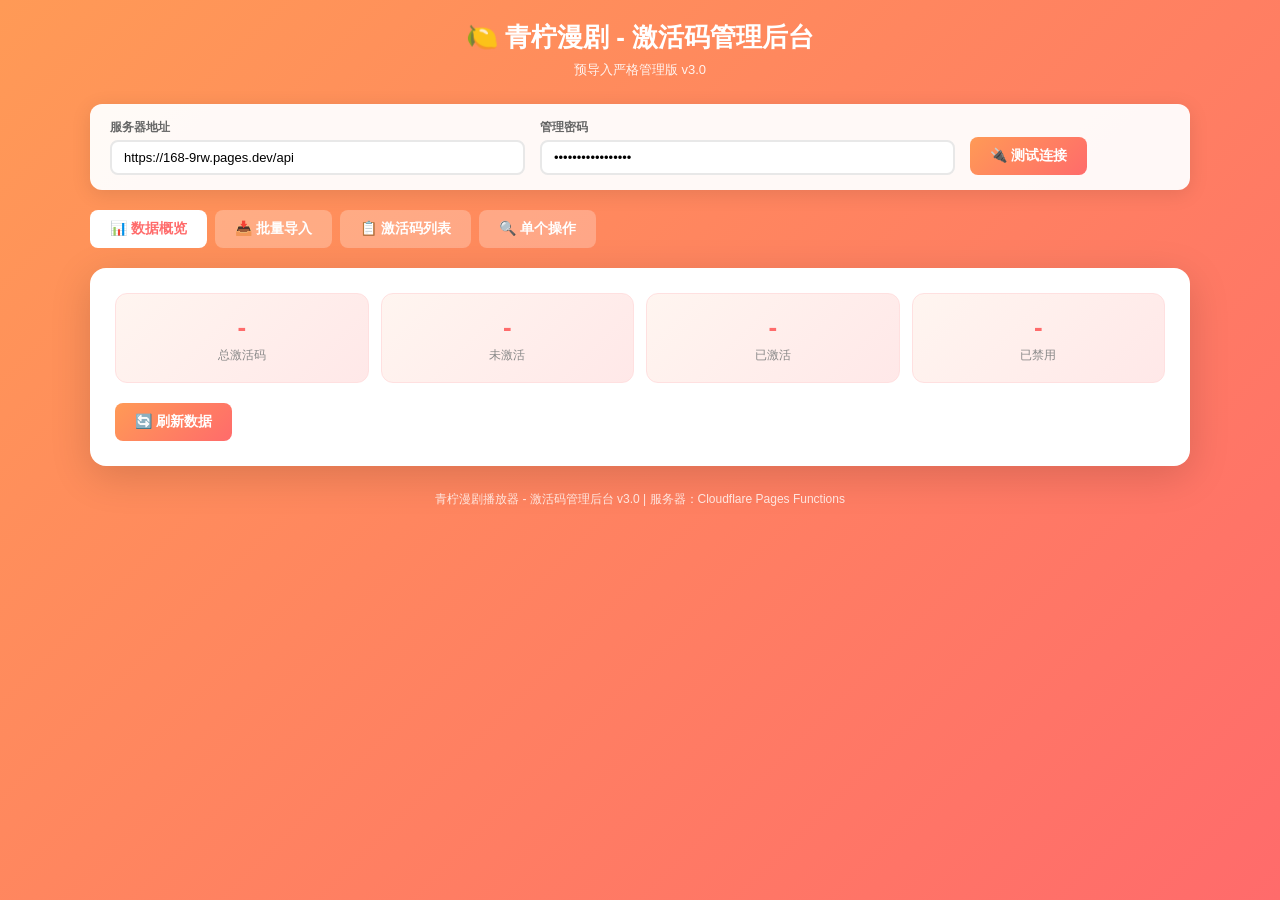
==== admin.html @ 3e0c5514 "Add files via upload" ====
<!DOCTYPE html>
<html lang="zh-CN">
<head>
<meta charset="UTF-8">
<meta name="viewport" content="width=device-width, initial-scale=1.0">
<title>青柠漫剧 - 激活码管理后台</title>
<style>
  * { margin: 0; padding: 0; box-sizing: border-box; }
  body {
    font-family: -apple-system, BlinkMacSystemFont, 'Segoe UI', Roboto, 'PingFang SC', 'Microsoft YaHei', sans-serif;
    background: linear-gradient(135deg, #ff9a56 0%, #ff6b6b 100%);
    min-height: 100vh;
    padding: 20px;
  }
  .container { max-width: 1100px; margin: 0 auto; }
  .header { text-align: center; color: #fff; margin-bottom: 25px; }
  .header h1 { font-size: 26px; margin-bottom: 6px; }
  .header p { font-size: 13px; opacity: 0.9; }

  /* 全局配置栏 */
  .config-bar {
    background: rgba(255,255,255,0.95);
    border-radius: 12px;
    padding: 15px 20px;
    margin-bottom: 20px;
    display: flex;
    gap: 15px;
    flex-wrap: wrap;
    align-items: flex-end;
    box-shadow: 0 4px 20px rgba(0,0,0,0.1);
  }
  .config-bar .form-group { margin-bottom: 0; flex: 1; min-width: 200px; }
  .config-bar label { font-size: 12px; color: #666; margin-bottom: 4px; }
  .config-bar input { padding: 8px 12px; font-size: 13px; }

  .tabs {
    display: flex;
    gap: 8px;
    margin-bottom: 20px;
    flex-wrap: wrap;
  }
  .tab {
    padding: 10px 20px;
    background: rgba(255,255,255,0.25);
    color: #fff;
    border: none;
    border-radius: 8px;
    cursor: pointer;
    font-size: 14px;
    font-weight: 600;
    transition: all 0.2s;
  }
  .tab:hover { background: rgba(255,255,255,0.35); }
  .tab.active { background: #fff; color: #ff6b6b; }

  .panel {
    background: #fff;
    border-radius: 16px;
    padding: 25px;
    box-shadow: 0 10px 40px rgba(0,0,0,0.15);
    display: none;
  }
  .panel.active { display: block; }

  .form-group { margin-bottom: 16px; }
  label {
    display: block;
    color: #555;
    margin-bottom: 6px;
    font-weight: 600;
    font-size: 13px;
  }
  input, select, textarea {
    width: 100%;
    padding: 10px 14px;
    border: 2px solid #e8e8e8;
    border-radius: 8px;
    font-size: 14px;
    transition: border-color 0.2s;
  }
  input:focus, select:focus, textarea:focus {
    outline: none;
    border-color: #ff6b6b;
  }
  textarea { resize: vertical; min-height: 120px; font-family: 'Courier New', monospace; font-size: 13px; }

  .row { display: flex; gap: 12px; }
  .row .form-group { flex: 1; }

  .btn-group { display: flex; gap: 8px; margin-top: 16px; flex-wrap: wrap; }
  button {
    padding: 10px 20px;
    border: none;
    border-radius: 8px;
    font-size: 14px;
    font-weight: 600;
    cursor: pointer;
    transition: all 0.2s;
  }
  button:hover { transform: translateY(-1px); box-shadow: 0 4px 12px rgba(0,0,0,0.15); }
  button:disabled { opacity: 0.5; cursor: not-allowed; transform: none; }
  .btn-primary { background: linear-gradient(135deg, #ff9a56, #ff6b6b); color: #fff; }
  .btn-success { background: linear-gradient(135deg, #43e97b, #38f9d7); color: #fff; }
  .btn-warning { background: linear-gradient(135deg, #fa709a, #fee140); color: #fff; }
  .btn-danger { background: linear-gradient(135deg, #f093fb, #f5576c); color: #fff; }
  .btn-info { background: linear-gradient(135deg, #4facfe, #00f2fe); color: #fff; }
  .btn-small { padding: 5px 12px; font-size: 12px; }

  /* 结果提示 */
  .result {
    margin-top: 16px;
    padding: 14px 16px;
    border-radius: 8px;
    font-size: 14px;
    display: none;
    line-height: 1.6;
  }
  .result.show { display: block; }
  .result.success { background: #d4edda; color: #155724; border: 1px solid #c3e6cb; }
  .result.error { background: #f8d7da; color: #721c24; border: 1px solid #f5c6cb; }
  .result.info { background: #d1ecf1; color: #0c5460; border: 1px solid #bee5eb; }
  .result pre {
    margin-top: 10px;
    padding: 10px;
    background: rgba(0,0,0,0.06);
    border-radius: 6px;
    font-size: 12px;
    overflow-x: auto;
    white-space: pre-wrap;
    word-break: break-all;
  }

  /* 统计卡片 */
  .stats {
    display: grid;
    grid-template-columns: repeat(auto-fit, minmax(140px, 1fr));
    gap: 12px;
    margin-bottom: 20px;
  }
  .stat-card {
    background: linear-gradient(135deg, #fff5f0 0%, #ffe8e8 100%);
    padding: 18px;
    border-radius: 12px;
    text-align: center;
    border: 1px solid #ffe0e0;
  }
  .stat-value { font-size: 26px; font-weight: 700; color: #ff6b6b; }
  .stat-label { font-size: 12px; color: #888; margin-top: 4px; }

  /* 表格 */
  .table-wrap { overflow-x: auto; margin-top: 12px; }
  table {
    width: 100%;
    border-collapse: collapse;
    font-size: 13px;
  }
  th, td {
    padding: 10px 12px;
    text-align: left;
    border-bottom: 1px solid #f0f0f0;
  }
  th { background: #fafafa; font-weight: 600; color: #555; white-space: nowrap; }
  tr:hover { background: #fafafa; }
  td code { background: #f5f5f5; padding: 2px 6px; border-radius: 4px; font-size: 12px; }

  .badge {
    display: inline-block;
    padding: 3px 10px;
    border-radius: 12px;
    font-size: 11px;
    font-weight: 600;
    white-space: nowrap;
  }
  .badge-unused { background: #e3f2fd; color: #1565c0; }
  .badge-activated { background: #e8f5e9; color: #2e7d32; }
  .badge-disabled { background: #ffebee; color: #c62828; }

  /* 分页 */
  .pagination {
    display: flex;
    justify-content: center;
    align-items: center;
    gap: 10px;
    margin-top: 18px;
    flex-wrap: wrap;
  }
  .pagination button { padding: 7px 14px; font-size: 13px; }
  .pagination span { font-size: 13px; color: #666; }

  /* 文件上传 */
  .file-upload {
    border: 2px dashed #ddd;
    border-radius: 8px;
    padding: 25px;
    text-align: center;
    cursor: pointer;
    transition: all 0.2s;
  }
  .file-upload:hover { border-color: #ff6b6b; background: #fff8f8; }
  .file-upload p { color: #999; font-size: 14px; }

  /* 加载中 */
  .loading {
    text-align: center;
    color: #888;
    margin-top: 12px;
    padding: 15px;
    display: none;
    font-size: 14px;
  }
  .loading.show { display: block; }
  .loading::after { content: '...'; animation: dots 1.5s steps(4, end) infinite; }
  @keyframes dots {
    0%, 20% { content: '.'; }
    40% { content: '..'; }
    60%, 100% { content: '...'; }
  }

  .empty-tip {
    text-align: center;
    color: #999;
    padding: 30px;
    font-size: 14px;
  }

  .footer {
    text-align: center;
    margin-top: 25px;
    color: rgba(255,255,255,0.8);
    font-size: 12px;
  }
</style>
</head>
<body>
<div class="container">
  <div class="header">
    <h1>🍋 青柠漫剧 - 激活码管理后台</h1>
    <p>预导入严格管理版 v3.0</p>
  </div>

  <!-- 全局配置栏 -->
  <div class="config-bar">
    <div class="form-group">
      <label>服务器地址</label>
      <input type="text" id="serverUrl" value="https://168-9rw.pages.dev/api" placeholder="例如：https://xxx.pages.dev/api">
    </div>
    <div class="form-group">
      <label>管理密码</label>
      <input type="password" id="adminPassword" value="orange-admin-2026">
    </div>
    <div class="form-group" style="flex:0 0 auto;">
      <button class="btn-primary" onclick="testConnection()">🔌 测试连接</button>
    </div>
  </div>

  <div class="tabs">
    <button class="tab active" data-tab="dashboard" onclick="switchTab('dashboard')">📊 数据概览</button>
    <button class="tab" data-tab="import" onclick="switchTab('import')">📥 批量导入</button>
    <button class="tab" data-tab="list" onclick="switchTab('list')">📋 激活码列表</button>
    <button class="tab" data-tab="single" onclick="switchTab('single')">🔍 单个操作</button>
  </div>

  <!-- 数据概览 -->
  <div class="panel active" id="panel-dashboard">
    <div class="stats" id="stats">
      <div class="stat-card"><div class="stat-value" id="stat-total">-</div><div class="stat-label">总激活码</div></div>
      <div class="stat-card"><div class="stat-value" id="stat-unused">-</div><div class="stat-label">未激活</div></div>
      <div class="stat-card"><div class="stat-value" id="stat-activated">-</div><div class="stat-label">已激活</div></div>
      <div class="stat-card"><div class="stat-value" id="stat-disabled">-</div><div class="stat-label">已禁用</div></div>
    </div>
    <div class="btn-group">
      <button class="btn-primary" onclick="loadStats()">🔄 刷新数据</button>
    </div>
    <div class="result" id="dashboardResult"></div>
  </div>

  <!-- 批量导入 -->
  <div class="panel" id="panel-import">
    <div class="form-group">
      <label>粘贴激活码（每行一个，或直接粘贴 JSON）</label>
      <textarea id="importCodes" placeholder="FGMM-M-0001-XXXX&#10;FGMM-M-0002-XXXX&#10;..."></textarea>
    </div>
    <div class="form-group">
      <label>或上传 JSON / TXT 文件（从激活码生成器导出）</label>
      <div class="file-upload" onclick="document.getElementById('fileInput').click()">
        <p>📁 点击选择文件，或拖拽到此处</p>
        <input type="file" id="fileInput" accept=".json,.txt" style="display:none" onchange="handleFile(event)">
      </div>
    </div>
    <div class="btn-group">
      <button class="btn-success" onclick="importCodes()">📥 开始导入</button>
      <button class="btn-info" onclick="clearImport()">🗑️ 清空</button>
    </div>
    <div class="loading" id="importLoading">正在导入</div>
    <div class="result" id="importResult"></div>
  </div>

  <!-- 激活码列表 -->
  <div class="panel" id="panel-list">
    <div class="row">
      <div class="form-group">
        <label>筛选状态</label>
        <select id="filterStatus" onchange="loadCodes(1)">
          <option value="">全部</option>
          <option value="unused">未激活</option>
          <option value="activated">已激活</option>
          <option value="disabled">已禁用</option>
        </select>
      </div>
      <div class="form-group">
        <label>每页数量</label>
        <select id="pageSize" onchange="loadCodes(1)">
          <option value="20">20条/页</option>
          <option value="50" selected>50条/页</option>
          <option value="100">100条/页</option>
        </select>
      </div>
    </div>
    <div class="btn-group">
      <button class="btn-primary" onclick="loadCodes(1)">🔄 刷新列表</button>
    </div>
    <div class="loading" id="listLoading">正在加载</div>
    <div id="listContainer"></div>
    <div class="pagination" id="pagination"></div>
  </div>

  <!-- 单个操作 -->
  <div class="panel" id="panel-single">
    <div class="form-group">
      <label>激活码</label>
      <input type="text" id="singleCode" placeholder="例如：FGMM-M-0001-E8D1">
    </div>
    <div class="btn-group">
      <button class="btn-info" onclick="queryCode()">🔍 查询状态</button>
      <button class="btn-warning" onclick="unbindCode()">🔓 解绑设备</button>
      <button class="btn-danger" onclick="disableCode()">🚫 禁用</button>
      <button class="btn-success" onclick="enableCode()">✅ 启用</button>
    </div>
    <div class="loading" id="singleLoading">正在处理</div>
    <div class="result" id="singleResult"></div>
  </div>

  <div class="footer">
    青柠漫剧播放器 - 激活码管理后台 v3.0 | 服务器：Cloudflare Pages Functions
  </div>
</div>

<script>
let currentPage = 1;
let totalPages = 1;

// 获取服务器地址（统一从全局配置栏读取）
function getServerUrl() {
  const url = document.getElementById('serverUrl').value.trim();
  return url.replace(/\/+$/, '');
}

function getPassword() {
  return document.getElementById('adminPassword').value;
}

// 切换标签页
function switchTab(tab) {
  document.querySelectorAll('.tab').forEach(t => t.classList.remove('active'));
  document.querySelectorAll('.panel').forEach(p => p.classList.remove('active'));
  document.querySelector('.tab[data-tab="' + tab + '"]').classList.add('active');
  document.getElementById('panel-' + tab).classList.add('active');
  if (tab === 'dashboard') loadStats();
  if (tab === 'list') loadCodes(1);
}

// 显示结果
function showResult(id, type, message, data) {
  const el = document.getElementById(id);
  if (!el) { console.error('找不到结果元素:', id); return; }
  el.className = 'result ' + type + ' show';
  let html = '<strong>' + message + '</strong>';
  if (data) {
    html += '<pre>' + JSON.stringify(data, null, 2) + '</pre>';
  }
  el.innerHTML = html;
}

// 显示/隐藏加载中
function showLoading(id, show) {
  const el = document.getElementById(id);
  if (el) el.classList.toggle('show', show);
}

// 测试连接
async function testConnection() {
  const serverUrl = getServerUrl();
  try {
    const res = await fetch(serverUrl + '/');
    const data = await res.json();
    if (data.ok) {
      showResult('dashboardResult', 'success', '✅ 连接成功！服务器运行正常', {
        存储: data.storage,
        总激活码: data.stats ? data.stats.totalCodes : '-',
        时间: data.time
      });
      if (data.stats) {
        document.getElementById('stat-total').textContent = data.stats.totalCodes;
        document.getElementById('stat-unused').textContent = data.stats.unused;
        document.getElementById('stat-activated').textContent = data.stats.activated;
        document.getElementById('stat-disabled').textContent = data.stats.disabled;
      }
    } else {
      showResult('dashboardResult', 'error', '❌ 连接失败：' + (data.msg || '未知错误'));
    }
  } catch (e) {
    showResult('dashboardResult', 'error', '❌ 网络错误：' + e.message + '<br>请检查服务器地址是否正确');
  }
}

// ========== 数据概览 ==========
async function loadStats() {
  const serverUrl = getServerUrl();
  try {
    const res = await fetch(serverUrl + '/');
    const data = await res.json();
    if (data.stats) {
      document.getElementById('stat-total').textContent = data.stats.totalCodes;
      document.getElementById('stat-unused').textContent = data.stats.unused;
      document.getElementById('stat-activated').textContent = data.stats.activated;
      document.getElementById('stat-disabled').textContent = data.stats.disabled;
    }
  } catch (e) {
    console.error('加载统计失败:', e);
  }
}

// ========== 批量导入 ==========
function handleFile(event) {
  const file = event.target.files[0];
  if (!file) return;
  const reader = new FileReader();
  reader.onload = function(e) {
    const content = e.target.result;
    try {
      const data = JSON.parse(content);
      if (data.codes && Array.isArray(data.codes)) {
        document.getElementById('importCodes').value = data.codes.join('\n');
        alert('已读取 ' + data.codes.length + ' 个激活码');
      } else if (Array.isArray(data)) {
        document.getElementById('importCodes').value = data.join('\n');
        alert('已读取 ' + data.length + ' 个激活码');
      } else {
        alert('JSON 格式不正确，需要包含 codes 数组');
      }
    } catch (err) {
      // 不是 JSON，当纯文本处理
      document.getElementById('importCodes').value = content;
      const lines = content.split('\n').filter(l => l.trim()).length;
      alert('已读取 ' + lines + ' 行文本');
    }
  };
  reader.readAsText(file);
}

async function importCodes() {
  const serverUrl = getServerUrl();
  const password = getPassword();
  const text = document.getElementById('importCodes').value.trim();

  if (!text) {
    alert('请输入激活码或上传文件');
    return;
  }

  let codes = [];
  try {
    const data = JSON.parse(text);
    if (data.codes && Array.isArray(data.codes)) {
      codes = data.codes;
    } else if (Array.isArray(data)) {
      codes = data;
    } else {
      alert('JSON 格式不正确，需要包含 codes 数组');
      return;
    }
  } catch (e) {
    codes = text.split('\n').map(c => c.trim()).filter(c => c);
  }

  if (codes.length === 0) {
    alert('没有有效的激活码');
    return;
  }

  showLoading('importLoading', true);
  showResult('importResult', 'info', '正在导入 ' + codes.length + ' 个激活码，请稍候...');

  try {
    const res = await fetch(serverUrl + '/admin/import', {
      method: 'POST',
      headers: { 'Content-Type': 'application/json' },
      body: JSON.stringify({ codes, password })
    });
    const data = await res.json();
    if (data.ok) {
      showResult('importResult', 'success', '✅ ' + data.msg, data.stats);
      loadStats();
    } else {
      showResult('importResult', 'error', '❌ ' + (data.msg || '导入失败'), data);
    }
  } catch (e) {
    showResult('importResult', 'error', '❌ 网络错误：' + e.message);
  } finally {
    showLoading('importLoading', false);
  }
}

function clearImport() {
  document.getElementById('importCodes').value = '';
  document.getElementById('fileInput').value = '';
  document.getElementById('importResult').classList.remove('show');
}

// ========== 激活码列表 ==========
async function loadCodes(page) {
  currentPage = page;
  const serverUrl = getServerUrl();
  const password = getPassword();
  const status = document.getElementById('filterStatus').value;
  const pageSize = document.getElementById('pageSize').value;

  showLoading('listLoading', true);
  document.getElementById('listContainer').innerHTML = '';
  document.getElementById('pagination').innerHTML = '';

  try {
    let url = serverUrl + '/admin/codes?password=' + encodeURIComponent(password) + '&page=' + page + '&pageSize=' + pageSize;
    if (status) url += '&status=' + status;
    const res = await fetch(url);
    const data = await res.json();

    if (data.ok && data.codes) {
      if (data.codes.length === 0) {
        document.getElementById('listContainer').innerHTML = '<div class="empty-tip">暂无激活码数据</div>';
      } else {
        totalPages = data.totalPages;
        let html = '<div class="table-wrap"><table><thead><tr><th>激活码</th><th>类型</th><th>状态</th><th>创建时间</th><th>操作</th></tr></thead><tbody>';
        for (const code of data.codes) {
          const statusBadge = code.status === 'unused' ? '<span class="badge badge-unused">未激活</span>' :
                             code.status === 'activated' ? '<span class="badge badge-activated">已激活</span>' :
                             '<span class="badge badge-disabled">已禁用</span>';
          const typeName = code.cardType === 'D' ? '天卡' : code.cardType === 'Y' ? '年卡' : '月卡';
          const createdAt = code.createdAt ? new Date(code.createdAt).toLocaleString('zh-CN') : '-';
          html += '<tr>' +
            '<td><code>' + code.code + '</code></td>' +
            '<td>' + typeName + '</td>' +
            '<td>' + statusBadge + '</td>' +
            '<td>' + createdAt + '</td>' +
            '<td>' +
              '<button class="btn-warning btn-small" onclick="quickUnbind(\'' + code.code + '\')">解绑</button> ' +
              (code.status === 'disabled' ?
                '<button class="btn-success btn-small" onclick="quickEnable(\'' + code.code + '\')">启用</button>' :
                '<button class="btn-danger btn-small" onclick="quickDisable(\'' + code.code + '\')">禁用</button>') +
            '</td>' +
          '</tr>';
        }
        html += '</tbody></table></div>';
        document.getElementById('listContainer').innerHTML = html;

        // 分页
        let pagHtml = '<button class="btn-info" onclick="loadCodes(' + Math.max(1, currentPage - 1) + ')" ' + (currentPage <= 1 ? 'disabled' : '') + '>上一页</button>';
        pagHtml += '<span>第 ' + currentPage + ' / ' + totalPages + ' 页（共 ' + data.total + ' 条）</span>';
        pagHtml += '<button class="btn-info" onclick="loadCodes(' + Math.min(totalPages, currentPage + 1) + ')" ' + (currentPage >= totalPages ? 'disabled' : '') + '>下一页</button>';
        document.getElementById('pagination').innerHTML = pagHtml;
      }
    } else {
      document.getElementById('listContainer').innerHTML = '<div class="empty-tip" style="color:red">❌ ' + (data.msg || '加载失败') + '</div>';
    }
  } catch (e) {
    document.getElementById('listContainer').innerHTML = '<div class="empty-tip" style="color:red">❌ 网络错误：' + e.message + '</div>';
  } finally {
    showLoading('listLoading', false);
  }
}

async function quickUnbind(code) {
  if (!confirm('确定要解绑激活码 ' + code + ' 吗？\n解绑后用户可在新设备重新激活，保留剩余时间。')) return;
  document.getElementById('singleCode').value = code;
  await unbindCode();
  loadCodes(currentPage);
}

async function quickDisable(code) {
  if (!confirm('确定要禁用激活码 ' + code + ' 吗？\n禁用后用户无法使用。')) return;
  document.getElementById('singleCode').value = code;
  await disableCode();
  loadCodes(currentPage);
}

async function quickEnable(code) {
  if (!confirm('确定要启用激活码 ' + code + ' 吗？')) return;
  document.getElementById('singleCode').value = code;
  await enableCode();
  loadCodes(currentPage);
}

// ========== 单个操作 ==========
async function queryCode() {
  const serverUrl = getServerUrl();
  const code = document.getElementById('singleCode').value.trim();
  if (!code) { alert('请输入激活码'); return; }
  showLoading('singleLoading', true);
  document.getElementById('singleResult').classList.remove('show');
  try {
    const res = await fetch(serverUrl + '/status/' + encodeURIComponent(code));
    const data = await res.json();
    if (data.ok) {
      let msg = '✅ 查询成功\n';
      msg += '激活码：' + data.code + '\n';
      msg += '状态：' + (data.status === 'unused' ? '未激活' : data.status === 'activated' ? '已激活' : data.status === 'disabled' ? '已禁用' : data.status) + '\n';
      msg += '类型：' + (data.cardType === 'D' ? '天卡' : data.cardType === 'Y' ? '年卡' : '月卡') + '\n';
      if (data.activatedAt) msg += '激活时间：' + new Date(data.activatedAt).toLocaleString('zh-CN') + '\n';
      if (data.expireAt) msg += '到期时间：' + new Date(data.expireAt).toLocaleString('zh-CN') + '\n';
      if (data.expired !== undefined) msg += '是否过期：' + (data.expired ? '是' : '否') + '\n';
      if (data.deviceBound) msg += '设备状态：' + data.deviceBound + '\n';
      showResult('singleResult', 'info', msg, data);
    } else {
      showResult('singleResult', 'error', '❌ ' + (data.msg || '查询失败'), data);
    }
  } catch (e) {
    showResult('singleResult', 'error', '❌ 网络错误：' + e.message);
  } finally {
    showLoading('singleLoading', false);
  }
}

async function unbindCode() {
  const serverUrl = getServerUrl();
  const password = getPassword();
  const code = document.getElementById('singleCode').value.trim();
  if (!code) { alert('请输入激活码'); return; }
  if (!confirm('确定要解绑激活码 ' + code + ' 吗？\n解绑后用户可在新设备重新激活，保留剩余时间。')) return;
  showLoading('singleLoading', true);
  document.getElementById('singleResult').classList.remove('show');
  try {
    const res = await fetch(serverUrl + '/admin/unbind', {
      method: 'POST',
      headers: { 'Content-Type': 'application/json' },
      body: JSON.stringify({ code, password })
    });
    const data = await res.json();
    if (data.ok) {
      showResult('singleResult', 'success', '✅ ' + data.msg, data);
      loadStats();
    } else {
      showResult('singleResult', 'error', '❌ ' + (data.msg || '解绑失败'), data);
    }
  } catch (e) {
    showResult('singleResult', 'error', '❌ 网络错误：' + e.message);
  } finally {
    showLoading('singleLoading', false);
  }
}

async function disableCode() {
  const serverUrl = getServerUrl();
  const password = getPassword();
  const code = document.getElementById('singleCode').value.trim();
  if (!code) { alert('请输入激活码'); return; }
  if (!confirm('确定要禁用激活码 ' + code + ' 吗？\n禁用后用户无法使用。')) return;
  showLoading('singleLoading', true);
  document.getElementById('singleResult').classList.remove('show');
  try {
    const res = await fetch(serverUrl + '/admin/disable', {
      method: 'POST',
      headers: { 'Content-Type': 'application/json' },
      body: JSON.stringify({ code, password })
    });
    const data = await res.json();
    if (data.ok) {
      showResult('singleResult', 'success', '✅ ' + data.msg, data);
      loadStats();
    } else {
      showResult('singleResult', 'error', '❌ ' + (data.msg || '禁用失败'), data);
    }
  } catch (e) {
    showResult('singleResult', 'error', '❌ 网络错误：' + e.message);
  } finally {
    showLoading('singleLoading', false);
  }
}

async function enableCode() {
  const serverUrl = getServerUrl();
  const password = getPassword();
  const code = document.getElementById('singleCode').value.trim();
  if (!code) { alert('请输入激活码'); return; }
  showLoading('singleLoading', true);
  document.getElementById('singleResult').classList.remove('show');
  try {
    const res = await fetch(serverUrl + '/admin/enable', {
      method: 'POST',
      headers: { 'Content-Type': 'application/json' },
      body: JSON.stringify({ code, password })
    });
    const data = await res.json();
    if (data.ok) {
      showResult('singleResult', 'success', '✅ ' + data.msg, data);
      loadStats();
    } else {
      showResult('singleResult', 'error', '❌ ' + (data.msg || '启用失败'), data);
    }
  } catch (e) {
    showResult('singleResult', 'error', '❌ 网络错误：' + e.message);
  } finally {
    showLoading('singleLoading', false);
  }
}

// 页面加载时加载数据
window.onload = function() {
  loadStats();
};
</script>
</body>
</html>
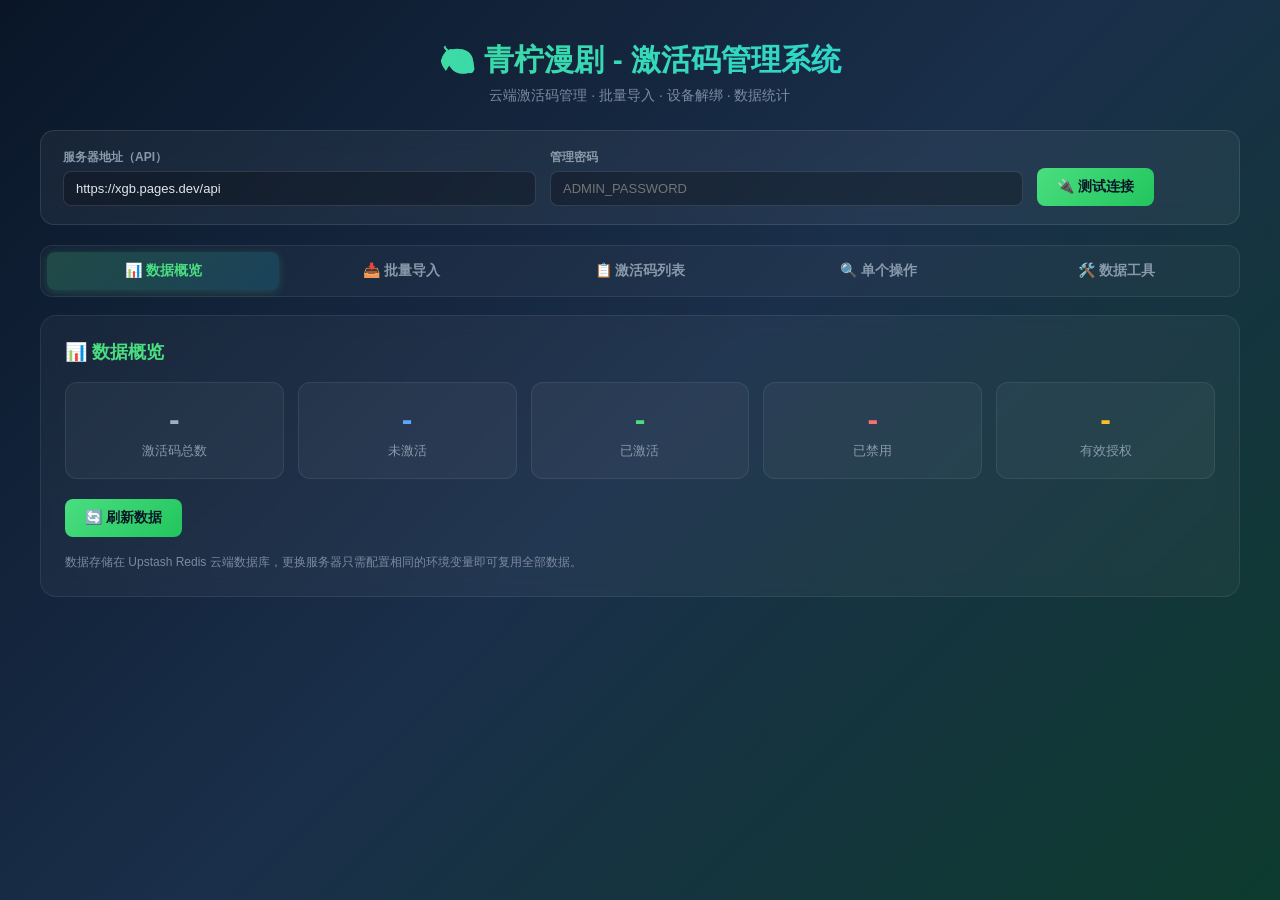
==== commit 77ef853f: "Add files via upload" ====
--- a/admin.html
+++ b/admin.html
@@ -3,69 +3,138 @@
 <head>
 <meta charset="UTF-8">
 <meta name="viewport" content="width=device-width, initial-scale=1.0">
-<title>青柠漫剧 - 激活码管理后台</title>
+<title>青柠漫剧 - 激活码管理系统</title>
 <style>
   * { margin: 0; padding: 0; box-sizing: border-box; }
   body {
-    font-family: -apple-system, BlinkMacSystemFont, 'Segoe UI', Roboto, 'PingFang SC', 'Microsoft YaHei', sans-serif;
-    background: linear-gradient(135deg, #ff9a56 0%, #ff6b6b 100%);
+    font-family: -apple-system, BlinkMacSystemFont, 'Segoe UI', 'PingFang SC', 'Microsoft YaHei', sans-serif;
+    background: linear-gradient(135deg, #0a1628 0%, #1a2f4a 50%, #0d3b2e 100%);
     min-height: 100vh;
+    color: #e0e6ed;
     padding: 20px;
   }
-  .container { max-width: 1100px; margin: 0 auto; }
-  .header { text-align: center; color: #fff; margin-bottom: 25px; }
-  .header h1 { font-size: 26px; margin-bottom: 6px; }
-  .header p { font-size: 13px; opacity: 0.9; }
-
-  /* 全局配置栏 */
+  .container { max-width: 1200px; margin: 0 auto; }
+
+  /* 顶部标题 */
+  .header {
+    text-align: center;
+    padding: 20px 0 25px;
+  }
+  .header h1 {
+    font-size: 30px;
+    background: linear-gradient(90deg, #4ade80, #22d3ee);
+    -webkit-background-clip: text;
+    -webkit-text-fill-color: transparent;
+    margin-bottom: 6px;
+  }
+  .header p { color: #7a8ba0; font-size: 14px; }
+
+  /* 配置栏 */
   .config-bar {
-    background: rgba(255,255,255,0.95);
-    border-radius: 12px;
-    padding: 15px 20px;
+    background: rgba(255,255,255,0.05);
+    border: 1px solid rgba(255,255,255,0.1);
+    border-radius: 14px;
+    padding: 18px 22px;
     margin-bottom: 20px;
     display: flex;
-    gap: 15px;
+    gap: 14px;
     flex-wrap: wrap;
     align-items: flex-end;
-    box-shadow: 0 4px 20px rgba(0,0,0,0.1);
-  }
-  .config-bar .form-group { margin-bottom: 0; flex: 1; min-width: 200px; }
-  .config-bar label { font-size: 12px; color: #666; margin-bottom: 4px; }
-  .config-bar input { padding: 8px 12px; font-size: 13px; }
-
+    backdrop-filter: blur(10px);
+  }
+  .config-bar .form-group { margin-bottom: 0; flex: 1; min-width: 180px; }
+  .config-bar label { font-size: 12px; color: #8899aa; margin-bottom: 5px; }
+  .config-bar input { padding: 9px 12px; font-size: 13px; }
+  .conn-status {
+    font-size: 12px;
+    padding: 4px 10px;
+    border-radius: 20px;
+    font-weight: 600;
+    display: inline-block;
+    margin-top: 6px;
+  }
+  .conn-status.ok { background: rgba(74,222,128,0.15); color: #4ade80; }
+  .conn-status.fail { background: rgba(248,113,113,0.15); color: #f87171; }
+
+  /* 标签页 */
   .tabs {
     display: flex;
-    gap: 8px;
-    margin-bottom: 20px;
+    gap: 6px;
+    margin-bottom: 18px;
     flex-wrap: wrap;
+    background: rgba(255,255,255,0.03);
+    padding: 6px;
+    border-radius: 12px;
+    border: 1px solid rgba(255,255,255,0.08);
   }
   .tab {
-    padding: 10px 20px;
-    background: rgba(255,255,255,0.25);
-    color: #fff;
+    padding: 10px 18px;
+    background: transparent;
+    color: #8899aa;
     border: none;
     border-radius: 8px;
     cursor: pointer;
     font-size: 14px;
     font-weight: 600;
     transition: all 0.2s;
-  }
-  .tab:hover { background: rgba(255,255,255,0.35); }
-  .tab.active { background: #fff; color: #ff6b6b; }
-
+    flex: 1;
+    min-width: 100px;
+  }
+  .tab:hover { color: #c0d0e0; background: rgba(255,255,255,0.05); }
+  .tab.active {
+    background: linear-gradient(135deg, rgba(74,222,128,0.2), rgba(34,211,238,0.15));
+    color: #4ade80;
+    box-shadow: 0 2px 10px rgba(74,222,128,0.2);
+  }
+
+  /* 面板 */
   .panel {
-    background: #fff;
+    background: rgba(255,255,255,0.04);
+    border: 1px solid rgba(255,255,255,0.08);
     border-radius: 16px;
-    padding: 25px;
-    box-shadow: 0 10px 40px rgba(0,0,0,0.15);
+    padding: 24px;
+    backdrop-filter: blur(10px);
     display: none;
   }
   .panel.active { display: block; }
-
+  .panel h2 {
+    font-size: 18px;
+    color: #4ade80;
+    margin-bottom: 18px;
+    display: flex;
+    align-items: center;
+    gap: 8px;
+  }
+
+  /* 统计卡片 */
+  .stats-grid {
+    display: grid;
+    grid-template-columns: repeat(auto-fit, minmax(160px, 1fr));
+    gap: 14px;
+    margin-bottom: 20px;
+  }
+  .stat-card {
+    background: rgba(255,255,255,0.04);
+    border: 1px solid rgba(255,255,255,0.08);
+    border-radius: 12px;
+    padding: 18px;
+    text-align: center;
+    transition: transform 0.2s;
+  }
+  .stat-card:hover { transform: translateY(-2px); }
+  .stat-card .num { font-size: 32px; font-weight: 700; }
+  .stat-card .label { font-size: 13px; color: #8899aa; margin-top: 4px; }
+  .stat-card.total .num { color: #a0aec0; }
+  .stat-card.unused .num { color: #60a5fa; }
+  .stat-card.activated .num { color: #4ade80; }
+  .stat-card.disabled .num { color: #f87171; }
+  .stat-card.licenses .num { color: #fbbf24; }
+
+  /* 表单 */
   .form-group { margin-bottom: 16px; }
   label {
     display: block;
-    color: #555;
+    color: #a0b0c0;
     margin-bottom: 6px;
     font-weight: 600;
     font-size: 13px;
@@ -73,20 +142,22 @@
   input, select, textarea {
     width: 100%;
     padding: 10px 14px;
-    border: 2px solid #e8e8e8;
+    background: rgba(0,0,0,0.25);
+    border: 1px solid rgba(255,255,255,0.12);
     border-radius: 8px;
+    color: #e0e6ed;
     font-size: 14px;
     transition: border-color 0.2s;
-  }
-  input:focus, select:focus, textarea:focus {
     outline: none;
-    border-color: #ff6b6b;
-  }
-  textarea { resize: vertical; min-height: 120px; font-family: 'Courier New', monospace; font-size: 13px; }
-
-  .row { display: flex; gap: 12px; }
-  .row .form-group { flex: 1; }
-
+  }
+  input:focus, select:focus, textarea:focus { border-color: #4ade80; }
+  textarea { resize: vertical; min-height: 140px; font-family: 'Courier New', monospace; font-size: 13px; line-height: 1.6; }
+  select option { background: #1a2f4a; }
+
+  .row { display: flex; gap: 12px; flex-wrap: wrap; }
+  .row .form-group { flex: 1; min-width: 150px; }
+
+  /* 按钮 */
   .btn-group { display: flex; gap: 8px; margin-top: 16px; flex-wrap: wrap; }
   button {
     padding: 10px 20px;
@@ -97,209 +168,282 @@
     cursor: pointer;
     transition: all 0.2s;
   }
-  button:hover { transform: translateY(-1px); box-shadow: 0 4px 12px rgba(0,0,0,0.15); }
+  button:hover { transform: translateY(-1px); }
   button:disabled { opacity: 0.5; cursor: not-allowed; transform: none; }
-  .btn-primary { background: linear-gradient(135deg, #ff9a56, #ff6b6b); color: #fff; }
-  .btn-success { background: linear-gradient(135deg, #43e97b, #38f9d7); color: #fff; }
-  .btn-warning { background: linear-gradient(135deg, #fa709a, #fee140); color: #fff; }
-  .btn-danger { background: linear-gradient(135deg, #f093fb, #f5576c); color: #fff; }
-  .btn-info { background: linear-gradient(135deg, #4facfe, #00f2fe); color: #fff; }
-  .btn-small { padding: 5px 12px; font-size: 12px; }
-
-  /* 结果提示 */
-  .result {
-    margin-top: 16px;
-    padding: 14px 16px;
-    border-radius: 8px;
-    font-size: 14px;
-    display: none;
-    line-height: 1.6;
-  }
-  .result.show { display: block; }
-  .result.success { background: #d4edda; color: #155724; border: 1px solid #c3e6cb; }
-  .result.error { background: #f8d7da; color: #721c24; border: 1px solid #f5c6cb; }
-  .result.info { background: #d1ecf1; color: #0c5460; border: 1px solid #bee5eb; }
-  .result pre {
-    margin-top: 10px;
-    padding: 10px;
-    background: rgba(0,0,0,0.06);
-    border-radius: 6px;
-    font-size: 12px;
+  .btn-primary {
+    background: linear-gradient(135deg, #4ade80, #22c55e);
+    color: #0a1628;
+  }
+  .btn-primary:hover { box-shadow: 0 4px 15px rgba(74,222,128,0.35); }
+  .btn-secondary {
+    background: rgba(255,255,255,0.08);
+    color: #c0d0e0;
+    border: 1px solid rgba(255,255,255,0.15);
+  }
+  .btn-secondary:hover { background: rgba(255,255,255,0.12); }
+  .btn-danger {
+    background: rgba(248,113,113,0.15);
+    color: #f87171;
+    border: 1px solid rgba(248,113,113,0.3);
+  }
+  .btn-danger:hover { background: rgba(248,113,113,0.25); }
+  .btn-warning {
+    background: rgba(251,191,36,0.15);
+    color: #fbbf24;
+    border: 1px solid rgba(251,191,36,0.3);
+  }
+  .btn-warning:hover { background: rgba(251,191,36,0.25); }
+  .btn-info {
+    background: rgba(96,165,250,0.15);
+    color: #60a5fa;
+    border: 1px solid rgba(96,165,250,0.3);
+  }
+  .btn-info:hover { background: rgba(96,165,250,0.25); }
+  .btn-sm { padding: 6px 12px; font-size: 12px; }
+
+  /* 表格 */
+  .table-wrap {
     overflow-x: auto;
-    white-space: pre-wrap;
-    word-break: break-all;
-  }
-
-  /* 统计卡片 */
-  .stats {
-    display: grid;
-    grid-template-columns: repeat(auto-fit, minmax(140px, 1fr));
-    gap: 12px;
-    margin-bottom: 20px;
-  }
-  .stat-card {
-    background: linear-gradient(135deg, #fff5f0 0%, #ffe8e8 100%);
-    padding: 18px;
-    border-radius: 12px;
-    text-align: center;
-    border: 1px solid #ffe0e0;
-  }
-  .stat-value { font-size: 26px; font-weight: 700; color: #ff6b6b; }
-  .stat-label { font-size: 12px; color: #888; margin-top: 4px; }
-
-  /* 表格 */
-  .table-wrap { overflow-x: auto; margin-top: 12px; }
+    border-radius: 10px;
+    border: 1px solid rgba(255,255,255,0.08);
+  }
   table {
     width: 100%;
     border-collapse: collapse;
     font-size: 13px;
   }
-  th, td {
-    padding: 10px 12px;
+  thead { background: rgba(74,222,128,0.08); }
+  th {
+    padding: 12px 14px;
     text-align: left;
-    border-bottom: 1px solid #f0f0f0;
-  }
-  th { background: #fafafa; font-weight: 600; color: #555; white-space: nowrap; }
-  tr:hover { background: #fafafa; }
-  td code { background: #f5f5f5; padding: 2px 6px; border-radius: 4px; font-size: 12px; }
-
+    color: #4ade80;
+    font-weight: 600;
+    white-space: nowrap;
+    border-bottom: 1px solid rgba(255,255,255,0.1);
+  }
+  td {
+    padding: 11px 14px;
+    border-bottom: 1px solid rgba(255,255,255,0.05);
+    color: #c0d0e0;
+  }
+  tbody tr:hover { background: rgba(255,255,255,0.03); }
+  .code-text { font-family: 'Courier New', monospace; color: #60a5fa; font-weight: 600; letter-spacing: 0.5px; }
+
+  /* 状态标签 */
   .badge {
     display: inline-block;
     padding: 3px 10px;
-    border-radius: 12px;
+    border-radius: 20px;
     font-size: 11px;
     font-weight: 600;
-    white-space: nowrap;
-  }
-  .badge-unused { background: #e3f2fd; color: #1565c0; }
-  .badge-activated { background: #e8f5e9; color: #2e7d32; }
-  .badge-disabled { background: #ffebee; color: #c62828; }
+  }
+  .badge.unused { background: rgba(96,165,250,0.15); color: #60a5fa; }
+  .badge.activated { background: rgba(74,222,128,0.15); color: #4ade80; }
+  .badge.disabled { background: rgba(248,113,113,0.15); color: #f87171; }
+  .badge.type-D { background: rgba(74,222,128,0.12); color: #86efac; }
+  .badge.type-M { background: rgba(96,165,250,0.12); color: #93c5fd; }
+  .badge.type-Y { background: rgba(251,191,36,0.12); color: #fcd34d; }
 
   /* 分页 */
   .pagination {
     display: flex;
-    justify-content: center;
+    justify-content: space-between;
     align-items: center;
+    margin-top: 16px;
+    flex-wrap: wrap;
     gap: 10px;
-    margin-top: 18px;
+  }
+  .pagination .info { font-size: 13px; color: #8899aa; }
+  .page-btns { display: flex; gap: 6px; }
+  .page-btns button {
+    padding: 6px 12px;
+    font-size: 12px;
+    background: rgba(255,255,255,0.06);
+    color: #a0b0c0;
+    border: 1px solid rgba(255,255,255,0.1);
+  }
+  .page-btns button.active {
+    background: rgba(74,222,128,0.2);
+    color: #4ade80;
+    border-color: rgba(74,222,128,0.4);
+  }
+  .page-btns button:disabled { opacity: 0.4; }
+
+  /* 筛选栏 */
+  .filter-bar {
+    display: flex;
+    gap: 10px;
+    margin-bottom: 16px;
     flex-wrap: wrap;
-  }
-  .pagination button { padding: 7px 14px; font-size: 13px; }
-  .pagination span { font-size: 13px; color: #666; }
-
-  /* 文件上传 */
-  .file-upload {
-    border: 2px dashed #ddd;
-    border-radius: 8px;
-    padding: 25px;
+    align-items: flex-end;
+  }
+  .filter-bar .form-group { margin-bottom: 0; flex: 1; min-width: 140px; }
+  .filter-bar label { font-size: 12px; color: #8899aa; }
+
+  /* 操作按钮组 */
+  .action-btns { display: flex; gap: 4px; flex-wrap: wrap; }
+  .action-btns button { padding: 4px 8px; font-size: 11px; }
+
+  /* 提示消息 */
+  .toast {
+    position: fixed;
+    top: 20px;
+    left: 50%;
+    transform: translateX(-50%);
+    padding: 12px 24px;
+    border-radius: 10px;
+    font-weight: 600;
+    font-size: 14px;
+    z-index: 9999;
+    opacity: 0;
+    transition: opacity 0.3s;
+    max-width: 90%;
+  }
+  .toast.show { opacity: 1; }
+  .toast.success { background: rgba(74,222,128,0.95); color: #0a1628; }
+  .toast.error { background: rgba(248,113,113,0.95); color: #fff; }
+  .toast.info { background: rgba(96,165,250,0.95); color: #fff; }
+
+  /* 详情卡片 */
+  .detail-card {
+    background: rgba(0,0,0,0.2);
+    border: 1px solid rgba(255,255,255,0.08);
+    border-radius: 10px;
+    padding: 18px;
+    margin-top: 16px;
+  }
+  .detail-row {
+    display: flex;
+    padding: 8px 0;
+    border-bottom: 1px solid rgba(255,255,255,0.05);
+    font-size: 13px;
+  }
+  .detail-row:last-child { border-bottom: none; }
+  .detail-row .key { width: 140px; color: #8899aa; flex-shrink: 0; }
+  .detail-row .val { color: #e0e6ed; word-break: break-all; }
+
+  /* 导入结果 */
+  .import-result {
+    margin-top: 16px;
+    padding: 14px;
+    background: rgba(0,0,0,0.2);
+    border-radius: 10px;
+    font-size: 13px;
+    display: none;
+  }
+  .import-result.show { display: block; }
+  .import-result .line { padding: 4px 0; color: #c0d0e0; }
+  .import-result .line strong { color: #4ade80; }
+
+  .hint {
+    font-size: 12px;
+    color: #7a8ba0;
+    margin-top: 6px;
+    line-height: 1.6;
+  }
+  .hint code {
+    background: rgba(0,0,0,0.3);
+    padding: 2px 6px;
+    border-radius: 4px;
+    color: #60a5fa;
+    font-size: 11px;
+  }
+
+  /* 加载动画 */
+  .loading {
+    display: inline-block;
+    width: 16px;
+    height: 16px;
+    border: 2px solid rgba(255,255,255,0.2);
+    border-top-color: #4ade80;
+    border-radius: 50%;
+    animation: spin 0.8s linear infinite;
+    vertical-align: middle;
+    margin-right: 6px;
+  }
+  @keyframes spin { to { transform: rotate(360deg); } }
+
+  .empty-state {
     text-align: center;
-    cursor: pointer;
-    transition: all 0.2s;
-  }
-  .file-upload:hover { border-color: #ff6b6b; background: #fff8f8; }
-  .file-upload p { color: #999; font-size: 14px; }
-
-  /* 加载中 */
-  .loading {
-    text-align: center;
-    color: #888;
-    margin-top: 12px;
-    padding: 15px;
-    display: none;
-    font-size: 14px;
-  }
-  .loading.show { display: block; }
-  .loading::after { content: '...'; animation: dots 1.5s steps(4, end) infinite; }
-  @keyframes dots {
-    0%, 20% { content: '.'; }
-    40% { content: '..'; }
-    60%, 100% { content: '...'; }
-  }
-
-  .empty-tip {
-    text-align: center;
-    color: #999;
-    padding: 30px;
-    font-size: 14px;
-  }
-
-  .footer {
-    text-align: center;
-    margin-top: 25px;
-    color: rgba(255,255,255,0.8);
-    font-size: 12px;
-  }
+    padding: 40px 20px;
+    color: #7a8ba0;
+  }
+  .empty-state .icon { font-size: 48px; margin-bottom: 10px; }
 </style>
 </head>
 <body>
 <div class="container">
   <div class="header">
-    <h1>🍋 青柠漫剧 - 激活码管理后台</h1>
-    <p>预导入严格管理版 v3.0</p>
+    <h1>🍋 青柠漫剧 - 激活码管理系统</h1>
+    <p>云端激活码管理 · 批量导入 · 设备解绑 · 数据统计</p>
   </div>
 
-  <!-- 全局配置栏 -->
+  <!-- 配置栏 -->
   <div class="config-bar">
     <div class="form-group">
-      <label>服务器地址</label>
-      <input type="text" id="serverUrl" value="https://168-9rw.pages.dev/api" placeholder="例如：https://xxx.pages.dev/api">
+      <label>服务器地址（API）</label>
+      <input type="text" id="serverUrl" value="https://xgb.pages.dev/api" placeholder="https://你的项目名.pages.dev/api">
     </div>
     <div class="form-group">
       <label>管理密码</label>
-      <input type="password" id="adminPassword" value="orange-admin-2026">
+      <input type="password" id="adminPassword" placeholder="ADMIN_PASSWORD">
     </div>
     <div class="form-group" style="flex:0 0 auto;">
-      <button class="btn-primary" onclick="testConnection()">🔌 测试连接</button>
+      <button class="btn btn-primary" onclick="testConnection()">🔌 测试连接</button>
+      <div id="connStatus" class="conn-status" style="display:none;"></div>
     </div>
   </div>
 
+  <!-- 标签页 -->
   <div class="tabs">
-    <button class="tab active" data-tab="dashboard" onclick="switchTab('dashboard')">📊 数据概览</button>
-    <button class="tab" data-tab="import" onclick="switchTab('import')">📥 批量导入</button>
-    <button class="tab" data-tab="list" onclick="switchTab('list')">📋 激活码列表</button>
-    <button class="tab" data-tab="single" onclick="switchTab('single')">🔍 单个操作</button>
+    <button class="tab active" onclick="switchTab('overview')">📊 数据概览</button>
+    <button class="tab" onclick="switchTab('import')">📥 批量导入</button>
+    <button class="tab" onclick="switchTab('list')">📋 激活码列表</button>
+    <button class="tab" onclick="switchTab('single')">🔍 单个操作</button>
+    <button class="tab" onclick="switchTab('tools')">🛠️ 数据工具</button>
   </div>
 
   <!-- 数据概览 -->
-  <div class="panel active" id="panel-dashboard">
-    <div class="stats" id="stats">
-      <div class="stat-card"><div class="stat-value" id="stat-total">-</div><div class="stat-label">总激活码</div></div>
-      <div class="stat-card"><div class="stat-value" id="stat-unused">-</div><div class="stat-label">未激活</div></div>
-      <div class="stat-card"><div class="stat-value" id="stat-activated">-</div><div class="stat-label">已激活</div></div>
-      <div class="stat-card"><div class="stat-value" id="stat-disabled">-</div><div class="stat-label">已禁用</div></div>
+  <div class="panel active" id="panel-overview">
+    <h2>📊 数据概览</h2>
+    <div class="stats-grid" id="statsGrid">
+      <div class="stat-card total"><div class="num">-</div><div class="label">激活码总数</div></div>
+      <div class="stat-card unused"><div class="num">-</div><div class="label">未激活</div></div>
+      <div class="stat-card activated"><div class="num">-</div><div class="label">已激活</div></div>
+      <div class="stat-card disabled"><div class="num">-</div><div class="label">已禁用</div></div>
+      <div class="stat-card licenses"><div class="num">-</div><div class="label">有效授权</div></div>
     </div>
     <div class="btn-group">
-      <button class="btn-primary" onclick="loadStats()">🔄 刷新数据</button>
-    </div>
-    <div class="result" id="dashboardResult"></div>
+      <button class="btn btn-primary" onclick="loadStats()">🔄 刷新数据</button>
+    </div>
+    <div class="hint" style="margin-top:16px;">
+      数据存储在 Upstash Redis 云端数据库，更换服务器只需配置相同的环境变量即可复用全部数据。
+    </div>
   </div>
 
   <!-- 批量导入 -->
   <div class="panel" id="panel-import">
+    <h2>📥 批量导入激活码</h2>
     <div class="form-group">
-      <label>粘贴激活码（每行一个，或直接粘贴 JSON）</label>
-      <textarea id="importCodes" placeholder="FGMM-M-0001-XXXX&#10;FGMM-M-0002-XXXX&#10;..."></textarea>
-    </div>
-    <div class="form-group">
-      <label>或上传 JSON / TXT 文件（从激活码生成器导出）</label>
-      <div class="file-upload" onclick="document.getElementById('fileInput').click()">
-        <p>📁 点击选择文件，或拖拽到此处</p>
-        <input type="file" id="fileInput" accept=".json,.txt" style="display:none" onchange="handleFile(event)">
+      <label>粘贴激活码（每行一个）</label>
+      <textarea id="importCodes" placeholder="FGMM-M-0001-XXXX&#10;FGMM-M-0002-XXXX&#10;FGMM-Y-0001-XXXX"></textarea>
+      <div class="hint">
+        格式：<code>FGMM-类型(D天/M月/Y年)-4位序号-4位校验码</code>，使用「青柠漫剧-激活码生成器」生成。已存在的激活码会自动跳过，格式错误的会被标记为无效。
       </div>
     </div>
     <div class="btn-group">
-      <button class="btn-success" onclick="importCodes()">📥 开始导入</button>
-      <button class="btn-info" onclick="clearImport()">🗑️ 清空</button>
-    </div>
-    <div class="loading" id="importLoading">正在导入</div>
-    <div class="result" id="importResult"></div>
+      <button class="btn btn-primary" onclick="importCodes()">📥 开始导入</button>
+      <button class="btn btn-secondary" onclick="document.getElementById('importCodes').value=''">🗑️ 清空</button>
+    </div>
+    <div class="import-result" id="importResult"></div>
   </div>
 
   <!-- 激活码列表 -->
   <div class="panel" id="panel-list">
-    <div class="row">
+    <h2>📋 激活码列表</h2>
+    <div class="filter-bar">
       <div class="form-group">
-        <label>筛选状态</label>
+        <label>状态筛选</label>
         <select id="filterStatus" onchange="loadCodes(1)">
           <option value="">全部</option>
           <option value="unused">未激活</option>
@@ -308,414 +452,553 @@
         </select>
       </div>
       <div class="form-group">
-        <label>每页数量</label>
-        <select id="pageSize" onchange="loadCodes(1)">
-          <option value="20">20条/页</option>
-          <option value="50" selected>50条/页</option>
-          <option value="100">100条/页</option>
-        </select>
+        <label>搜索激活码</label>
+        <input type="text" id="searchCode" placeholder="输入激活码关键词" oninput="debounceSearch()">
       </div>
-    </div>
-    <div class="btn-group">
-      <button class="btn-primary" onclick="loadCodes(1)">🔄 刷新列表</button>
-    </div>
-    <div class="loading" id="listLoading">正在加载</div>
-    <div id="listContainer"></div>
-    <div class="pagination" id="pagination"></div>
+      <div class="form-group" style="flex:0 0 auto;">
+        <button class="btn btn-primary" onclick="loadCodes(1)">🔄 刷新</button>
+      </div>
+    </div>
+    <div class="table-wrap">
+      <table>
+        <thead>
+          <tr>
+            <th>激活码</th>
+            <th>类型</th>
+            <th>状态</th>
+            <th>激活时间</th>
+            <th>设备绑定</th>
+            <th>操作</th>
+          </tr>
+        </thead>
+        <tbody id="codesTableBody">
+          <tr><td colspan="6"><div class="empty-state"><div class="icon">📭</div>暂无数据，点击刷新加载</div></td></tr>
+        </tbody>
+      </table>
+    </div>
+    <div class="pagination">
+      <div class="info" id="pageInfo">共 0 条</div>
+      <div class="page-btns" id="pageBtns"></div>
+    </div>
   </div>
 
   <!-- 单个操作 -->
   <div class="panel" id="panel-single">
+    <h2>🔍 单个激活码操作</h2>
+    <div class="row">
+      <div class="form-group" style="flex:2;">
+        <label>激活码</label>
+        <input type="text" id="singleCode" placeholder="FGMM-M-0001-XXXX">
+      </div>
+      <div class="form-group" style="flex:0 0 auto;">
+        <label>&nbsp;</label>
+        <button class="btn btn-info" onclick="queryCode()">🔍 查询状态</button>
+      </div>
+    </div>
+    <div id="singleDetail"></div>
+    <div class="btn-group" id="singleActions" style="display:none;">
+      <button class="btn btn-warning" onclick="unbindCode()">🔓 解绑设备</button>
+      <button class="btn btn-danger" onclick="disableCode()">🚫 禁用</button>
+      <button class="btn btn-primary" onclick="enableCode()">✅ 启用</button>
+    </div>
+  </div>
+
+  <!-- 数据工具 -->
+  <div class="panel" id="panel-tools">
+    <h2>🛠️ 数据工具</h2>
     <div class="form-group">
-      <label>激活码</label>
-      <input type="text" id="singleCode" placeholder="例如：FGMM-M-0001-E8D1">
+      <label>数据同步修复</label>
+      <div class="hint">
+        当激活码列表和授权记录不同步时（例如 licenses 中有记录但 codes 中没有），使用此工具自动修复。会将 licenses 中的数据同步到 codes 中。
+      </div>
     </div>
     <div class="btn-group">
-      <button class="btn-info" onclick="queryCode()">🔍 查询状态</button>
-      <button class="btn-warning" onclick="unbindCode()">🔓 解绑设备</button>
-      <button class="btn-danger" onclick="disableCode()">🚫 禁用</button>
-      <button class="btn-success" onclick="enableCode()">✅ 启用</button>
-    </div>
-    <div class="loading" id="singleLoading">正在处理</div>
-    <div class="result" id="singleResult"></div>
-  </div>
-
-  <div class="footer">
-    青柠漫剧播放器 - 激活码管理后台 v3.0 | 服务器：Cloudflare Pages Functions
+      <button class="btn btn-warning" onclick="fixSync()">🔧 执行数据同步修复</button>
+    </div>
+    <div id="fixResult" class="import-result"></div>
+
+    <div style="margin-top:30px;">
+      <label>导出激活码列表</label>
+      <div class="hint">导出当前所有激活码为 TXT 文件，方便备份。</div>
+      <div class="btn-group">
+        <button class="btn btn-secondary" onclick="exportCodes()">💾 导出全部激活码</button>
+      </div>
+    </div>
+
+    <div style="margin-top:30px;">
+      <label>服务器信息</label>
+      <div id="serverInfo" class="detail-card" style="margin-top:10px;">
+        <div class="detail-row"><div class="key">状态</div><div class="val">未连接</div></div>
+      </div>
+    </div>
   </div>
 </div>
 
+<div class="toast" id="toast"></div>
+
 <script>
+// ========== 全局状态 ==========
 let currentPage = 1;
+const pageSize = 20;
 let totalPages = 1;
-
-// 获取服务器地址（统一从全局配置栏读取）
-function getServerUrl() {
-  const url = document.getElementById('serverUrl').value.trim();
-  return url.replace(/\/+$/, '');
-}
-
-function getPassword() {
-  return document.getElementById('adminPassword').value;
-}
-
-// 切换标签页
-function switchTab(tab) {
-  document.querySelectorAll('.tab').forEach(t => t.classList.remove('active'));
+let currentCodeData = null;
+let searchTimer = null;
+
+// ========== 工具函数 ==========
+function $(id) { return document.getElementById(id); }
+
+function showToast(msg, type = 'success') {
+  const toast = $('toast');
+  toast.textContent = msg;
+  toast.className = 'toast show ' + type;
+  setTimeout(() => toast.classList.remove('show'), 2500);
+}
+
+function getConfig() {
+  const url = $('serverUrl').value.trim().replace(/\/+$/, '');
+  const pwd = $('adminPassword').value.trim();
+  return { url, pwd };
+}
+
+function saveConfig() {
+  localStorage.setItem('qingning_server_url', $('serverUrl').value.trim());
+  localStorage.setItem('qingning_admin_pwd', $('adminPassword').value.trim());
+}
+
+function loadConfig() {
+  const url = localStorage.getItem('qingning_server_url');
+  const pwd = localStorage.getItem('qingning_admin_pwd');
+  if (url) $('serverUrl').value = url;
+  if (pwd) $('adminPassword').value = pwd;
+}
+
+async function apiRequest(path, options = {}) {
+  const { url, pwd } = getConfig();
+  if (!url) { showToast('请先填写服务器地址', 'error'); throw new Error('no server'); }
+  
+  const fullUrl = url + path;
+  const config = {
+    method: options.method || 'GET',
+    headers: { 'Content-Type': 'application/json' }
+  };
+  
+  if (options.body) {
+    config.body = JSON.stringify({ ...options.body, password: pwd });
+  }
+  
+  // GET 请求带密码
+  if (config.method === 'GET' && options.includePassword !== false) {
+    const sep = fullUrl.includes('?') ? '&' : '?';
+    fullUrl = fullUrl + sep + 'password=' + encodeURIComponent(pwd);
+  }
+  
+  const res = await fetch(fullUrl, config);
+  const data = await res.json();
+  return data;
+}
+
+function formatTime(ts) {
+  if (!ts) return '-';
+  const d = new Date(ts);
+  return d.getFullYear() + '-' + 
+    String(d.getMonth()+1).padStart(2,'0') + '-' + 
+    String(d.getDate()).padStart(2,'0') + ' ' +
+    String(d.getHours()).padStart(2,'0') + ':' +
+    String(d.getMinutes()).padStart(2,'0');
+}
+
+function typeName(t) {
+  return { D: '天卡', M: '月卡', Y: '年卡' }[t] || t;
+}
+
+function statusName(s) {
+  return { unused: '未激活', activated: '已激活', disabled: '已禁用' }[s] || s;
+}
+
+// ========== 标签页切换 ==========
+function switchTab(name) {
+  document.querySelectorAll('.tab').forEach((t, i) => {
+    t.classList.toggle('active', ['overview','import','list','single','tools'][i] === name);
+  });
   document.querySelectorAll('.panel').forEach(p => p.classList.remove('active'));
-  document.querySelector('.tab[data-tab="' + tab + '"]').classList.add('active');
-  document.getElementById('panel-' + tab).classList.add('active');
-  if (tab === 'dashboard') loadStats();
-  if (tab === 'list') loadCodes(1);
-}
-
-// 显示结果
-function showResult(id, type, message, data) {
-  const el = document.getElementById(id);
-  if (!el) { console.error('找不到结果元素:', id); return; }
-  el.className = 'result ' + type + ' show';
-  let html = '<strong>' + message + '</strong>';
-  if (data) {
-    html += '<pre>' + JSON.stringify(data, null, 2) + '</pre>';
-  }
-  el.innerHTML = html;
-}
-
-// 显示/隐藏加载中
-function showLoading(id, show) {
-  const el = document.getElementById(id);
-  if (el) el.classList.toggle('show', show);
-}
-
-// 测试连接
+  $('panel-' + name).classList.add('active');
+  
+  if (name === 'overview') loadStats();
+  if (name === 'list') loadCodes(1);
+  if (name === 'tools') loadServerInfo();
+}
+
+// ========== 连接测试 ==========
 async function testConnection() {
-  const serverUrl = getServerUrl();
+  saveConfig();
+  const { url } = getConfig();
+  if (!url) { showToast('请填写服务器地址', 'error'); return; }
+  
+  const statusEl = $('connStatus');
+  statusEl.style.display = 'inline-block';
+  statusEl.className = 'conn-status';
+  statusEl.textContent = '连接中...';
+  
   try {
-    const res = await fetch(serverUrl + '/');
+    const res = await fetch(url + '/');
     const data = await res.json();
     if (data.ok) {
-      showResult('dashboardResult', 'success', '✅ 连接成功！服务器运行正常', {
-        存储: data.storage,
-        总激活码: data.stats ? data.stats.totalCodes : '-',
-        时间: data.time
-      });
-      if (data.stats) {
-        document.getElementById('stat-total').textContent = data.stats.totalCodes;
-        document.getElementById('stat-unused').textContent = data.stats.unused;
-        document.getElementById('stat-activated').textContent = data.stats.activated;
-        document.getElementById('stat-disabled').textContent = data.stats.disabled;
-      }
+      statusEl.className = 'conn-status ok';
+      statusEl.textContent = '✅ 连接成功';
+      showToast('连接成功！数据库：' + (data.storage || '未知'));
+      loadStats();
     } else {
-      showResult('dashboardResult', 'error', '❌ 连接失败：' + (data.msg || '未知错误'));
+      statusEl.className = 'conn-status fail';
+      statusEl.textContent = '❌ 连接失败';
+      showToast('连接失败：' + (data.msg || '未知错误'), 'error');
     }
   } catch (e) {
-    showResult('dashboardResult', 'error', '❌ 网络错误：' + e.message + '<br>请检查服务器地址是否正确');
+    statusEl.className = 'conn-status fail';
+    statusEl.textContent = '❌ 连接失败';
+    showToast('连接失败：' + e.message, 'error');
   }
 }
 
 // ========== 数据概览 ==========
 async function loadStats() {
-  const serverUrl = getServerUrl();
   try {
-    const res = await fetch(serverUrl + '/');
+    const { url } = getConfig();
+    if (!url) return;
+    const res = await fetch(url + '/');
     const data = await res.json();
-    if (data.stats) {
-      document.getElementById('stat-total').textContent = data.stats.totalCodes;
-      document.getElementById('stat-unused').textContent = data.stats.unused;
-      document.getElementById('stat-activated').textContent = data.stats.activated;
-      document.getElementById('stat-disabled').textContent = data.stats.disabled;
+    if (data.ok && data.stats) {
+      const s = data.stats;
+      document.querySelector('.stat-card.total .num').textContent = s.totalCodes || 0;
+      document.querySelector('.stat-card.unused .num').textContent = s.unused || 0;
+      document.querySelector('.stat-card.activated .num').textContent = s.activated || 0;
+      document.querySelector('.stat-card.disabled .num').textContent = s.disabled || 0;
+      document.querySelector('.stat-card.licenses .num').textContent = s.activeLicenses || 0;
     }
   } catch (e) {
-    console.error('加载统计失败:', e);
+    console.error('加载统计失败', e);
   }
 }
 
 // ========== 批量导入 ==========
-function handleFile(event) {
-  const file = event.target.files[0];
-  if (!file) return;
-  const reader = new FileReader();
-  reader.onload = function(e) {
-    const content = e.target.result;
-    try {
-      const data = JSON.parse(content);
-      if (data.codes && Array.isArray(data.codes)) {
-        document.getElementById('importCodes').value = data.codes.join('\n');
-        alert('已读取 ' + data.codes.length + ' 个激活码');
-      } else if (Array.isArray(data)) {
-        document.getElementById('importCodes').value = data.join('\n');
-        alert('已读取 ' + data.length + ' 个激活码');
-      } else {
-        alert('JSON 格式不正确，需要包含 codes 数组');
-      }
-    } catch (err) {
-      // 不是 JSON，当纯文本处理
-      document.getElementById('importCodes').value = content;
-      const lines = content.split('\n').filter(l => l.trim()).length;
-      alert('已读取 ' + lines + ' 行文本');
+async function importCodes() {
+  const text = $('importCodes').value.trim();
+  if (!text) { showToast('请先粘贴激活码', 'error'); return; }
+  
+  const codes = text.split('\n').map(l => l.trim()).filter(l => l);
+  if (codes.length === 0) { showToast('没有有效的激活码', 'error'); return; }
+  
+  const btn = event.target;
+  btn.disabled = true;
+  btn.innerHTML = '<span class="loading"></span>导入中...';
+  
+  try {
+    const data = await apiRequest('/admin/import', {
+      method: 'POST',
+      body: { codes }
+    });
+    
+    const resultEl = $('importResult');
+    resultEl.classList.add('show');
+    if (data.ok) {
+      resultEl.innerHTML = `
+        <div class="line">✅ <strong>导入完成</strong></div>
+        <div class="line">成功导入：<strong>${data.stats.imported}</strong> 个</div>
+        <div class="line">跳过（已存在）：<strong>${data.stats.skipped}</strong> 个</div>
+        <div class="line">无效（格式错误）：<strong>${data.stats.invalid}</strong> 个</div>
+        <div class="line">数据库总数：<strong>${data.stats.total}</strong> 个</div>
+      `;
+      showToast(`导入成功：${data.stats.imported}个`);
+      loadStats();
+    } else {
+      resultEl.innerHTML = `<div class="line" style="color:#f87171;">❌ ${data.msg || '导入失败'}</div>`;
+      showToast(data.msg || '导入失败', 'error');
     }
-  };
-  reader.readAsText(file);
-}
-
-async function importCodes() {
-  const serverUrl = getServerUrl();
-  const password = getPassword();
-  const text = document.getElementById('importCodes').value.trim();
-
-  if (!text) {
-    alert('请输入激活码或上传文件');
-    return;
-  }
-
-  let codes = [];
+  } catch (e) {
+    showToast('导入失败：' + e.message, 'error');
+  } finally {
+    btn.disabled = false;
+    btn.textContent = '📥 开始导入';
+  }
+}
+
+// ========== 激活码列表 ==========
+async function loadCodes(page = 1) {
+  currentPage = page;
+  const status = $('filterStatus').value;
+  const search = $('searchCode').value.trim();
+  
+  const { url, pwd } = getConfig();
+  if (!url) { showToast('请先填写服务器地址', 'error'); return; }
+  
+  let path = `/admin/codes?password=${encodeURIComponent(pwd)}&page=${page}&pageSize=${pageSize}`;
+  if (status) path += '&status=' + status;
+  
+  const tbody = $('codesTableBody');
+  tbody.innerHTML = '<tr><td colspan="6"><div class="empty-state"><span class="loading"></span> 加载中...</div></td></tr>';
+  
   try {
-    const data = JSON.parse(text);
-    if (data.codes && Array.isArray(data.codes)) {
-      codes = data.codes;
-    } else if (Array.isArray(data)) {
-      codes = data;
-    } else {
-      alert('JSON 格式不正确，需要包含 codes 数组');
+    const res = await fetch(url + path);
+    const data = await res.json();
+    
+    if (!data.ok) {
+      tbody.innerHTML = `<tr><td colspan="6"><div class="empty-state"><div class="icon">⚠️</div>${data.msg || '加载失败'}</div></td></tr>`;
       return;
     }
+    
+    let list = data.codes || [];
+    // 前端搜索过滤
+    if (search) {
+      list = list.filter(c => c.code.toLowerCase().includes(search.toLowerCase()));
+    }
+    
+    totalPages = data.totalPages || 1;
+    
+    if (list.length === 0) {
+      tbody.innerHTML = '<tr><td colspan="6"><div class="empty-state"><div class="icon">📭</div>暂无数据</div></td></tr>';
+    } else {
+      tbody.innerHTML = list.map(c => `
+        <tr>
+          <td class="code-text">${c.code}</td>
+          <td><span class="badge type-${c.cardType}">${typeName(c.cardType)}</span></td>
+          <td><span class="badge ${c.status}">${statusName(c.status)}</span></td>
+          <td>${formatTime(c.activatedAt)}</td>
+          <td style="font-size:11px;color:#8899aa;max-width:120px;overflow:hidden;text-overflow:ellipsis;" title="${c.deviceFingerprint || '-'}">${c.deviceFingerprint ? '已绑定' : '-'}</td>
+          <td>
+            <div class="action-btns">
+              <button class="btn btn-info btn-sm" onclick="quickQuery('${c.code}')">查看</button>
+              ${c.deviceFingerprint ? `<button class="btn btn-warning btn-sm" onclick="quickUnbind('${c.code}')">解绑</button>` : ''}
+              ${c.status === 'disabled' 
+                ? `<button class="btn btn-primary btn-sm" onclick="quickEnable('${c.code}')">启用</button>`
+                : `<button class="btn btn-danger btn-sm" onclick="quickDisable('${c.code}')">禁用</button>`}
+            </div>
+          </td>
+        </tr>
+      `).join('');
+    }
+    
+    $('pageInfo').textContent = `共 ${data.total || 0} 条，第 ${page}/${totalPages} 页`;
+    renderPagination();
   } catch (e) {
-    codes = text.split('\n').map(c => c.trim()).filter(c => c);
-  }
-
-  if (codes.length === 0) {
-    alert('没有有效的激活码');
-    return;
-  }
-
-  showLoading('importLoading', true);
-  showResult('importResult', 'info', '正在导入 ' + codes.length + ' 个激活码，请稍候...');
-
+    tbody.innerHTML = `<tr><td colspan="6"><div class="empty-state"><div class="icon">⚠️</div>加载失败：${e.message}</div></td></tr>`;
+  }
+}
+
+function renderPagination() {
+  const container = $('pageBtns');
+  let html = `<button onclick="loadCodes(${currentPage-1})" ${currentPage<=1?'disabled':''}>上一页</button>`;
+  
+  const maxShow = 5;
+  let start = Math.max(1, currentPage - 2);
+  let end = Math.min(totalPages, start + maxShow - 1);
+  if (end - start < maxShow - 1) start = Math.max(1, end - maxShow + 1);
+  
+  for (let i = start; i <= end; i++) {
+    html += `<button class="${i===currentPage?'active':''}" onclick="loadCodes(${i})">${i}</button>`;
+  }
+  
+  html += `<button onclick="loadCodes(${currentPage+1})" ${currentPage>=totalPages?'disabled':''}>下一页</button>`;
+  container.innerHTML = html;
+}
+
+function debounceSearch() {
+  clearTimeout(searchTimer);
+  searchTimer = setTimeout(() => loadCodes(1), 300);
+}
+
+// ========== 快速操作（列表中） ==========
+function quickQuery(code) {
+  $('singleCode').value = code;
+  switchTab('single');
+  queryCode();
+}
+
+async function quickUnbind(code) {
+  if (!confirm(`确定解绑激活码 ${code} 吗？\n解绑后用户可在新设备重新激活，剩余天数保留。`)) return;
   try {
-    const res = await fetch(serverUrl + '/admin/import', {
-      method: 'POST',
-      headers: { 'Content-Type': 'application/json' },
-      body: JSON.stringify({ codes, password })
-    });
+    const data = await apiRequest('/admin/unbind', { method: 'POST', body: { code } });
+    if (data.ok) {
+      showToast(`解绑成功，剩余${data.remainingDays || 0}天`);
+      loadCodes(currentPage);
+      loadStats();
+    } else {
+      showToast(data.msg || '解绑失败', 'error');
+    }
+  } catch (e) {
+    showToast('解绑失败：' + e.message, 'error');
+  }
+}
+
+async function quickDisable(code) {
+  if (!confirm(`确定禁用激活码 ${code} 吗？`)) return;
+  try {
+    const data = await apiRequest('/admin/disable', { method: 'POST', body: { code } });
+    if (data.ok) { showToast('已禁用'); loadCodes(currentPage); loadStats(); }
+    else showToast(data.msg || '操作失败', 'error');
+  } catch (e) { showToast('操作失败：' + e.message, 'error'); }
+}
+
+async function quickEnable(code) {
+  try {
+    const data = await apiRequest('/admin/enable', { method: 'POST', body: { code } });
+    if (data.ok) { showToast('已启用'); loadCodes(currentPage); loadStats(); }
+    else showToast(data.msg || '操作失败', 'error');
+  } catch (e) { showToast('操作失败：' + e.message, 'error'); }
+}
+
+// ========== 单个操作 ==========
+async function queryCode() {
+  const code = $('singleCode').value.trim();
+  if (!code) { showToast('请输入激活码', 'error'); return; }
+  
+  const { url } = getConfig();
+  if (!url) { showToast('请先填写服务器地址', 'error'); return; }
+  
+  $('singleDetail').innerHTML = '<div style="padding:20px;text-align:center;"><span class="loading"></span> 查询中...</div>';
+  
+  try {
+    // 先查公开状态
+    const res = await fetch(url + '/status/' + encodeURIComponent(code));
+    const data = await res.json();
+    
+    if (!data.ok) {
+      $('singleDetail').innerHTML = `<div class="detail-card"><div class="detail-row"><div class="key">状态</div><div class="val" style="color:#f87171;">❌ ${data.msg || '激活码不存在'}</div></div></div>`;
+      $('singleActions').style.display = 'none';
+      return;
+    }
+    
+    currentCodeData = data;
+    const expireAt = data.expireAt ? new Date(data.expireAt) : null;
+    const remainDays = expireAt ? Math.max(0, Math.ceil((expireAt - Date.now()) / 86400000)) : 0;
+    
+    $('singleDetail').innerHTML = `
+      <div class="detail-card">
+        <div class="detail-row"><div class="key">激活码</div><div class="val code-text">${data.code}</div></div>
+        <div class="detail-row"><div class="key">卡类型</div><div class="val"><span class="badge type-${data.cardType}">${typeName(data.cardType)}</span></div></div>
+        <div class="detail-row"><div class="key">状态</div><div class="val"><span class="badge ${data.status}">${statusName(data.status)}</span></div></div>
+        <div class="detail-row"><div class="key">创建时间</div><div class="val">${formatTime(data.createdAt)}</div></div>
+        <div class="detail-row"><div class="key">激活时间</div><div class="val">${formatTime(data.activatedAt)}</div></div>
+        <div class="detail-row"><div class="key">有效期</div><div class="val">${data.days || 0} 天</div></div>
+        <div class="detail-row"><div class="key">到期时间</div><div class="val" style="color:${data.expired?'#f87171':'#4ade80'};">${expireAt ? formatTime(data.expireAt) + (data.expired ? '（已过期）' : `（剩余${remainDays}天）`) : '-'}</div></div>
+        <div class="detail-row"><div class="key">设备绑定</div><div class="val">${data.deviceBound || '未绑定'}</div></div>
+      </div>
+    `;
+    $('singleActions').style.display = 'flex';
+  } catch (e) {
+    $('singleDetail').innerHTML = `<div class="detail-card"><div class="detail-row"><div class="key">错误</div><div class="val" style="color:#f87171;">${e.message}</div></div></div>`;
+  }
+}
+
+async function unbindCode() {
+  const code = $('singleCode').value.trim();
+  if (!code) return;
+  if (!confirm(`确定解绑激活码 ${code} 吗？`)) return;
+  await quickUnbind(code);
+  queryCode();
+}
+
+async function disableCode() {
+  const code = $('singleCode').value.trim();
+  if (!code) return;
+  if (!confirm(`确定禁用激活码 ${code} 吗？`)) return;
+  await quickDisable(code);
+  queryCode();
+}
+
+async function enableCode() {
+  const code = $('singleCode').value.trim();
+  if (!code) return;
+  await quickEnable(code);
+  queryCode();
+}
+
+// ========== 数据工具 ==========
+async function fixSync() {
+  if (!confirm('确定执行数据同步修复吗？\n这会将授权记录中的数据同步到激活码列表中。')) return;
+  try {
+    const data = await apiRequest('/admin/fix-sync', { method: 'POST', body: {} });
+    const resultEl = $('fixResult');
+    resultEl.classList.add('show');
+    if (data.ok) {
+      resultEl.innerHTML = `
+        <div class="line">✅ <strong>修复完成</strong></div>
+        <div class="line">修复了 <strong>${data.fixed}</strong> 个激活码</div>
+        <div class="line">激活码总数：<strong>${data.totalCodes}</strong></div>
+        <div class="line">授权记录总数：<strong>${data.totalLicenses}</strong></div>
+      `;
+      showToast(`修复完成，修复了${data.fixed}个`);
+      loadStats();
+    } else {
+      resultEl.innerHTML = `<div class="line" style="color:#f87171;">❌ ${data.msg || '修复失败'}</div>`;
+      showToast(data.msg || '修复失败', 'error');
+    }
+  } catch (e) {
+    showToast('修复失败：' + e.message, 'error');
+  }
+}
+
+async function exportCodes() {
+  const { url, pwd } = getConfig();
+  if (!url) { showToast('请先填写服务器地址', 'error'); return; }
+  
+  showToast('正在导出...', 'info');
+  try {
+    // 获取所有页
+    let allCodes = [];
+    let page = 1;
+    while (true) {
+      const res = await fetch(url + `/admin/codes?password=${encodeURIComponent(pwd)}&page=${page}&pageSize=100`);
+      const data = await res.json();
+      if (!data.ok || !data.codes || data.codes.length === 0) break;
+      allCodes = allCodes.concat(data.codes);
+      if (page >= data.totalPages) break;
+      page++;
+    }
+    
+    const text = allCodes.map(c => 
+      `${c.code}\t${typeName(c.cardType)}\t${statusName(c.status)}\t${c.activatedAt ? formatTime(c.activatedAt) : '-'}`
+    ).join('\n');
+    
+    const header = '激活码\t类型\t状态\t激活时间\n';
+    const blob = new Blob([header + text], { type: 'text/plain;charset=utf-8' });
+    const a = document.createElement('a');
+    a.href = URL.createObjectURL(blob);
+    a.download = `青柠漫剧激活码列表_${new Date().toISOString().slice(0,10)}.txt`;
+    a.click();
+    URL.revokeObjectURL(a.href);
+    showToast(`已导出 ${allCodes.length} 个激活码`);
+  } catch (e) {
+    showToast('导出失败：' + e.message, 'error');
+  }
+}
+
+async function loadServerInfo() {
+  const { url } = getConfig();
+  if (!url) return;
+  try {
+    const res = await fetch(url + '/');
     const data = await res.json();
     if (data.ok) {
-      showResult('importResult', 'success', '✅ ' + data.msg, data.stats);
-      loadStats();
-    } else {
-      showResult('importResult', 'error', '❌ ' + (data.msg || '导入失败'), data);
+      $('serverInfo').innerHTML = `
+        <div class="detail-row"><div class="key">状态</div><div class="val" style="color:#4ade80;">✅ 运行中</div></div>
+        <div class="detail-row"><div class="key">消息</div><div class="val">${data.msg || '-'}</div></div>
+        <div class="detail-row"><div class="key">存储</div><div class="val">${data.storage || '-'}</div></div>
+        <div class="detail-row"><div class="key">服务器时间</div><div class="val">${formatTime(new Date(data.time).getTime())}</div></div>
+        <div class="detail-row"><div class="key">激活码总数</div><div class="val">${data.stats?.totalCodes || 0}</div></div>
+        <div class="detail-row"><div class="key">有效授权</div><div class="val">${data.stats?.activeLicenses || 0}</div></div>
+      `;
     }
   } catch (e) {
-    showResult('importResult', 'error', '❌ 网络错误：' + e.message);
-  } finally {
-    showLoading('importLoading', false);
-  }
-}
-
-function clearImport() {
-  document.getElementById('importCodes').value = '';
-  document.getElementById('fileInput').value = '';
-  document.getElementById('importResult').classList.remove('show');
-}
-
-// ========== 激活码列表 ==========
-async function loadCodes(page) {
-  currentPage = page;
-  const serverUrl = getServerUrl();
-  const password = getPassword();
-  const status = document.getElementById('filterStatus').value;
-  const pageSize = document.getElementById('pageSize').value;
-
-  showLoading('listLoading', true);
-  document.getElementById('listContainer').innerHTML = '';
-  document.getElementById('pagination').innerHTML = '';
-
-  try {
-    let url = serverUrl + '/admin/codes?password=' + encodeURIComponent(password) + '&page=' + page + '&pageSize=' + pageSize;
-    if (status) url += '&status=' + status;
-    const res = await fetch(url);
-    const data = await res.json();
-
-    if (data.ok && data.codes) {
-      if (data.codes.length === 0) {
-        document.getElementById('listContainer').innerHTML = '<div class="empty-tip">暂无激活码数据</div>';
-      } else {
-        totalPages = data.totalPages;
-        let html = '<div class="table-wrap"><table><thead><tr><th>激活码</th><th>类型</th><th>状态</th><th>创建时间</th><th>操作</th></tr></thead><tbody>';
-        for (const code of data.codes) {
-          const statusBadge = code.status === 'unused' ? '<span class="badge badge-unused">未激活</span>' :
-                             code.status === 'activated' ? '<span class="badge badge-activated">已激活</span>' :
-                             '<span class="badge badge-disabled">已禁用</span>';
-          const typeName = code.cardType === 'D' ? '天卡' : code.cardType === 'Y' ? '年卡' : '月卡';
-          const createdAt = code.createdAt ? new Date(code.createdAt).toLocaleString('zh-CN') : '-';
-          html += '<tr>' +
-            '<td><code>' + code.code + '</code></td>' +
-            '<td>' + typeName + '</td>' +
-            '<td>' + statusBadge + '</td>' +
-            '<td>' + createdAt + '</td>' +
-            '<td>' +
-              '<button class="btn-warning btn-small" onclick="quickUnbind(\'' + code.code + '\')">解绑</button> ' +
-              (code.status === 'disabled' ?
-                '<button class="btn-success btn-small" onclick="quickEnable(\'' + code.code + '\')">启用</button>' :
-                '<button class="btn-danger btn-small" onclick="quickDisable(\'' + code.code + '\')">禁用</button>') +
-            '</td>' +
-          '</tr>';
-        }
-        html += '</tbody></table></div>';
-        document.getElementById('listContainer').innerHTML = html;
-
-        // 分页
-        let pagHtml = '<button class="btn-info" onclick="loadCodes(' + Math.max(1, currentPage - 1) + ')" ' + (currentPage <= 1 ? 'disabled' : '') + '>上一页</button>';
-        pagHtml += '<span>第 ' + currentPage + ' / ' + totalPages + ' 页（共 ' + data.total + ' 条）</span>';
-        pagHtml += '<button class="btn-info" onclick="loadCodes(' + Math.min(totalPages, currentPage + 1) + ')" ' + (currentPage >= totalPages ? 'disabled' : '') + '>下一页</button>';
-        document.getElementById('pagination').innerHTML = pagHtml;
-      }
-    } else {
-      document.getElementById('listContainer').innerHTML = '<div class="empty-tip" style="color:red">❌ ' + (data.msg || '加载失败') + '</div>';
-    }
-  } catch (e) {
-    document.getElementById('listContainer').innerHTML = '<div class="empty-tip" style="color:red">❌ 网络错误：' + e.message + '</div>';
-  } finally {
-    showLoading('listLoading', false);
-  }
-}
-
-async function quickUnbind(code) {
-  if (!confirm('确定要解绑激活码 ' + code + ' 吗？\n解绑后用户可在新设备重新激活，保留剩余时间。')) return;
-  document.getElementById('singleCode').value = code;
-  await unbindCode();
-  loadCodes(currentPage);
-}
-
-async function quickDisable(code) {
-  if (!confirm('确定要禁用激活码 ' + code + ' 吗？\n禁用后用户无法使用。')) return;
-  document.getElementById('singleCode').value = code;
-  await disableCode();
-  loadCodes(currentPage);
-}
-
-async function quickEnable(code) {
-  if (!confirm('确定要启用激活码 ' + code + ' 吗？')) return;
-  document.getElementById('singleCode').value = code;
-  await enableCode();
-  loadCodes(currentPage);
-}
-
-// ========== 单个操作 ==========
-async function queryCode() {
-  const serverUrl = getServerUrl();
-  const code = document.getElementById('singleCode').value.trim();
-  if (!code) { alert('请输入激活码'); return; }
-  showLoading('singleLoading', true);
-  document.getElementById('singleResult').classList.remove('show');
-  try {
-    const res = await fetch(serverUrl + '/status/' + encodeURIComponent(code));
-    const data = await res.json();
-    if (data.ok) {
-      let msg = '✅ 查询成功\n';
-      msg += '激活码：' + data.code + '\n';
-      msg += '状态：' + (data.status === 'unused' ? '未激活' : data.status === 'activated' ? '已激活' : data.status === 'disabled' ? '已禁用' : data.status) + '\n';
-      msg += '类型：' + (data.cardType === 'D' ? '天卡' : data.cardType === 'Y' ? '年卡' : '月卡') + '\n';
-      if (data.activatedAt) msg += '激活时间：' + new Date(data.activatedAt).toLocaleString('zh-CN') + '\n';
-      if (data.expireAt) msg += '到期时间：' + new Date(data.expireAt).toLocaleString('zh-CN') + '\n';
-      if (data.expired !== undefined) msg += '是否过期：' + (data.expired ? '是' : '否') + '\n';
-      if (data.deviceBound) msg += '设备状态：' + data.deviceBound + '\n';
-      showResult('singleResult', 'info', msg, data);
-    } else {
-      showResult('singleResult', 'error', '❌ ' + (data.msg || '查询失败'), data);
-    }
-  } catch (e) {
-    showResult('singleResult', 'error', '❌ 网络错误：' + e.message);
-  } finally {
-    showLoading('singleLoading', false);
-  }
-}
-
-async function unbindCode() {
-  const serverUrl = getServerUrl();
-  const password = getPassword();
-  const code = document.getElementById('singleCode').value.trim();
-  if (!code) { alert('请输入激活码'); return; }
-  if (!confirm('确定要解绑激活码 ' + code + ' 吗？\n解绑后用户可在新设备重新激活，保留剩余时间。')) return;
-  showLoading('singleLoading', true);
-  document.getElementById('singleResult').classList.remove('show');
-  try {
-    const res = await fetch(serverUrl + '/admin/unbind', {
-      method: 'POST',
-      headers: { 'Content-Type': 'application/json' },
-      body: JSON.stringify({ code, password })
-    });
-    const data = await res.json();
-    if (data.ok) {
-      showResult('singleResult', 'success', '✅ ' + data.msg, data);
-      loadStats();
-    } else {
-      showResult('singleResult', 'error', '❌ ' + (data.msg || '解绑失败'), data);
-    }
-  } catch (e) {
-    showResult('singleResult', 'error', '❌ 网络错误：' + e.message);
-  } finally {
-    showLoading('singleLoading', false);
-  }
-}
-
-async function disableCode() {
-  const serverUrl = getServerUrl();
-  const password = getPassword();
-  const code = document.getElementById('singleCode').value.trim();
-  if (!code) { alert('请输入激活码'); return; }
-  if (!confirm('确定要禁用激活码 ' + code + ' 吗？\n禁用后用户无法使用。')) return;
-  showLoading('singleLoading', true);
-  document.getElementById('singleResult').classList.remove('show');
-  try {
-    const res = await fetch(serverUrl + '/admin/disable', {
-      method: 'POST',
-      headers: { 'Content-Type': 'application/json' },
-      body: JSON.stringify({ code, password })
-    });
-    const data = await res.json();
-    if (data.ok) {
-      showResult('singleResult', 'success', '✅ ' + data.msg, data);
-      loadStats();
-    } else {
-      showResult('singleResult', 'error', '❌ ' + (data.msg || '禁用失败'), data);
-    }
-  } catch (e) {
-    showResult('singleResult', 'error', '❌ 网络错误：' + e.message);
-  } finally {
-    showLoading('singleLoading', false);
-  }
-}
-
-async function enableCode() {
-  const serverUrl = getServerUrl();
-  const password = getPassword();
-  const code = document.getElementById('singleCode').value.trim();
-  if (!code) { alert('请输入激活码'); return; }
-  showLoading('singleLoading', true);
-  document.getElementById('singleResult').classList.remove('show');
-  try {
-    const res = await fetch(serverUrl + '/admin/enable', {
-      method: 'POST',
-      headers: { 'Content-Type': 'application/json' },
-      body: JSON.stringify({ code, password })
-    });
-    const data = await res.json();
-    if (data.ok) {
-      showResult('singleResult', 'success', '✅ ' + data.msg, data);
-      loadStats();
-    } else {
-      showResult('singleResult', 'error', '❌ ' + (data.msg || '启用失败'), data);
-    }
-  } catch (e) {
-    showResult('singleResult', 'error', '❌ 网络错误：' + e.message);
-  } finally {
-    showLoading('singleLoading', false);
-  }
-}
-
-// 页面加载时加载数据
+    $('serverInfo').innerHTML = `<div class="detail-row"><div class="key">状态</div><div class="val" style="color:#f87171;">❌ 连接失败：${e.message}</div></div>`;
+  }
+}
+
+// ========== 初始化 ==========
 window.onload = function() {
-  loadStats();
+  loadConfig();
+  // 如果有保存的配置，自动加载统计
+  if (localStorage.getItem('qingning_server_url')) {
+    loadStats();
+  }
 };
 </script>
 </body>
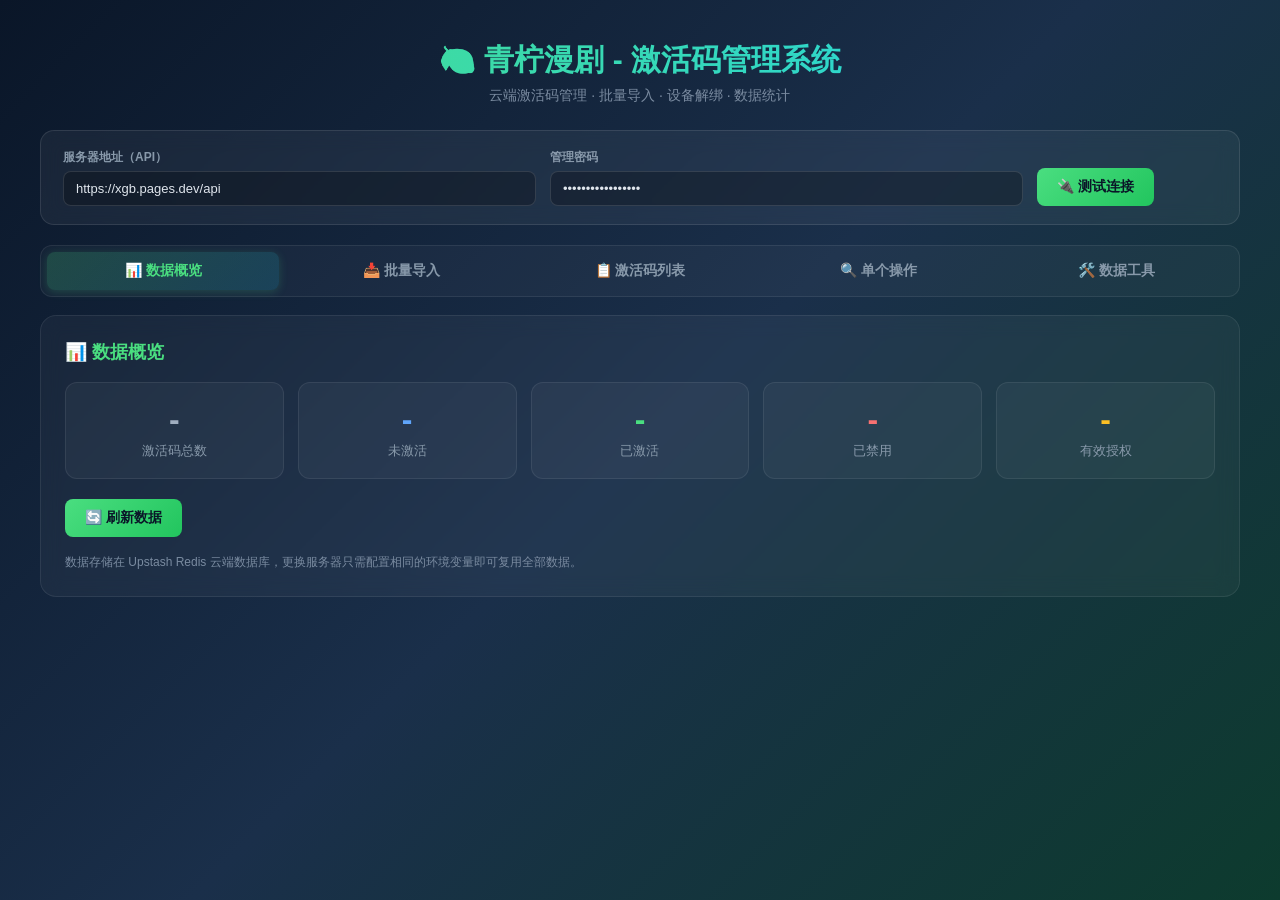
==== commit 590451e8: "Add files via upload" ====
--- a/admin.html
+++ b/admin.html
@@ -386,7 +386,7 @@
     </div>
     <div class="form-group">
       <label>管理密码</label>
-      <input type="password" id="adminPassword" placeholder="ADMIN_PASSWORD">
+      <input type="password" id="adminPassword" value="orange-admin-2026" placeholder="ADMIN_PASSWORD">
     </div>
     <div class="form-group" style="flex:0 0 auto;">
       <button class="btn btn-primary" onclick="testConnection()">🔌 测试连接</button>
